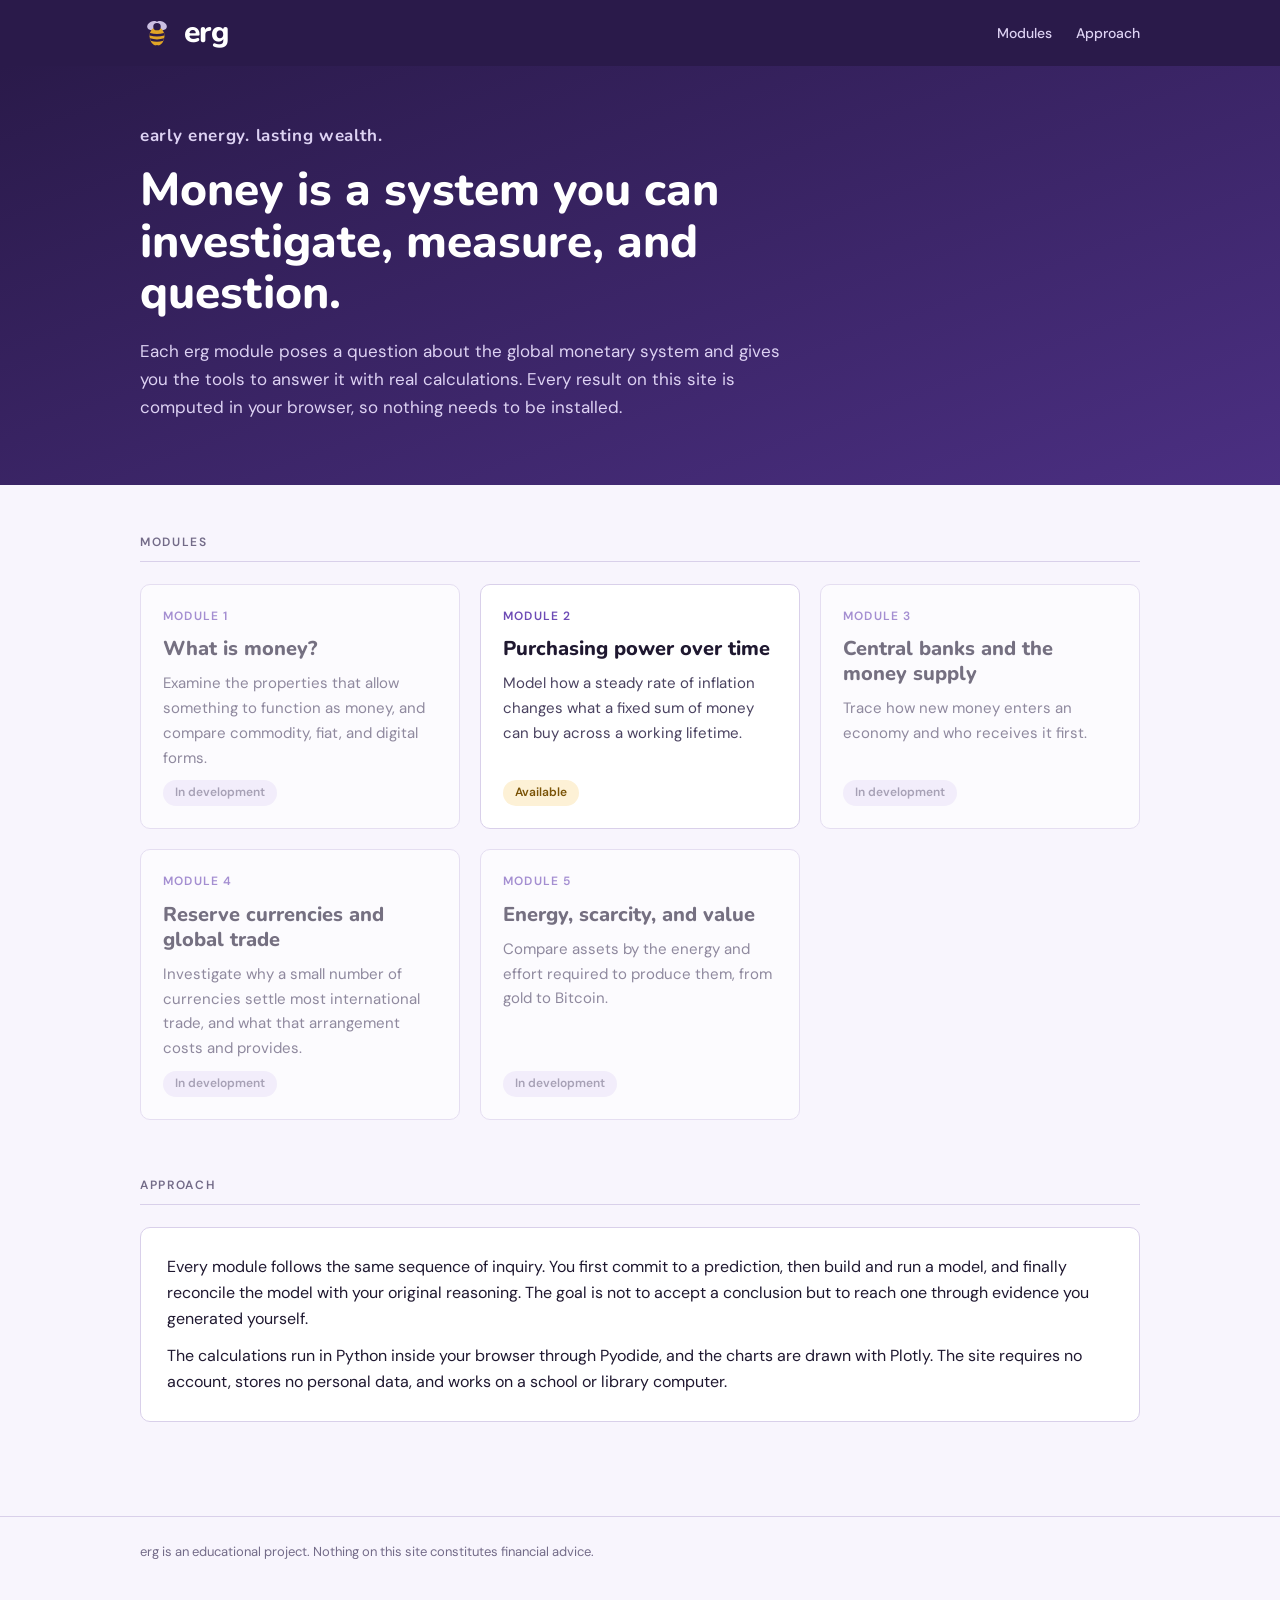
==== index.html @ 79bda7a8 "Add erg starter site with purchasing power module Static site for GitHub Pages: shared brand stylesh" ====
<!DOCTYPE html>
<html lang="en">
<head>
<meta charset="UTF-8">
<meta name="viewport" content="width=device-width, initial-scale=1.0">
<title>erg | early energy. lasting wealth.</title>
<meta name="description" content="Interactive investigations into how the global monetary system works, built for young adults.">
<link rel="icon" href="assets/bee.svg" type="image/svg+xml">
<link rel="preconnect" href="https://fonts.googleapis.com">
<link rel="preconnect" href="https://fonts.gstatic.com" crossorigin>
<link href="https://fonts.googleapis.com/css2?family=Nunito:wght@700;800&family=DM+Sans:wght@400;500;600;700&display=swap" rel="stylesheet">
<link rel="stylesheet" href="assets/erg.css">
</head>
<body>

<header class="site-header">
  <div class="wrap">
    <a class="brand" href="index.html">
      <img src="assets/bee.svg" alt="">
      <span class="wordmark">erg</span>
    </a>
    <nav class="site-nav">
      <a href="#modules">Modules</a>
      <a href="#approach">Approach</a>
    </nav>
  </div>
</header>

<section class="hero">
  <div class="wrap">
    <p class="descriptor">early energy. lasting wealth.</p>
    <h1>Money is a system you can investigate, measure, and question.</h1>
    <p>Each erg module poses a question about the global monetary system and gives you the tools to answer it with real calculations. Every result on this site is computed in your browser, so nothing needs to be installed.</p>
  </div>
</section>

<main>
  <div class="wrap">

    <h2 class="section-label" id="modules">Modules</h2>
    <div class="module-grid">

      <div class="module-card planned">
        <span class="module-num">Module 1</span>
        <h3>What is money?</h3>
        <p>Examine the properties that allow something to function as money, and compare commodity, fiat, and digital forms.</p>
        <span class="tag planned">In development</span>
      </div>

      <a class="module-card" href="lessons/purchasing-power.html">
        <span class="module-num">Module 2</span>
        <h3>Purchasing power over time</h3>
        <p>Model how a steady rate of inflation changes what a fixed sum of money can buy across a working lifetime.</p>
        <span class="tag live">Available</span>
      </a>

      <div class="module-card planned">
        <span class="module-num">Module 3</span>
        <h3>Central banks and the money supply</h3>
        <p>Trace how new money enters an economy and who receives it first.</p>
        <span class="tag planned">In development</span>
      </div>

      <div class="module-card planned">
        <span class="module-num">Module 4</span>
        <h3>Reserve currencies and global trade</h3>
        <p>Investigate why a small number of currencies settle most international trade, and what that arrangement costs and provides.</p>
        <span class="tag planned">In development</span>
      </div>

      <div class="module-card planned">
        <span class="module-num">Module 5</span>
        <h3>Energy, scarcity, and value</h3>
        <p>Compare assets by the energy and effort required to produce them, from gold to Bitcoin.</p>
        <span class="tag planned">In development</span>
      </div>

    </div>

    <h2 class="section-label" id="approach" style="margin-top:56px;">Approach</h2>
    <div class="step">
      <p>Every module follows the same sequence of inquiry. You first commit to a prediction, then build and run a model, and finally reconcile the model with your original reasoning. The goal is not to accept a conclusion but to reach one through evidence you generated yourself.</p>
      <p>The calculations run in Python inside your browser through Pyodide, and the charts are drawn with Plotly. The site requires no account, stores no personal data, and works on a school or library computer.</p>
    </div>

  </div>
</main>

<footer class="site-footer">
  <div class="wrap">erg is an educational project. Nothing on this site constitutes financial advice.</div>
</footer>

</body>
</html>
---- assets/erg.css ----
/* erg shared stylesheet
   Brand tokens live in :root. Change a color or font here and every page updates. */

:root {
  --violet-900: #2a1a4a;
  --violet-700: #4b2f82;
  --violet-500: #6d4bb5;
  --lavender-200: #ddd2f3;
  --lavender-100: #efe9fa;
  --lavender-50: #f8f5fd;
  --amber-500: #e0a526;
  --amber-600: #c48a12;
  --amber-100: #fdf1d6;
  --ink: #1f1830;
  --ink-soft: #4a4260;
  --muted: #736b88;
  --panel: #ffffff;
  --border: #d9d0ea;
  --page: var(--lavender-50);
  --radius: 10px;
  --wordmark: "Nunito", system-ui, sans-serif;
  --body: "DM Sans", system-ui, sans-serif;
}

* { box-sizing: border-box; margin: 0; padding: 0; }

body {
  font-family: var(--body);
  background: var(--page);
  color: var(--ink);
  line-height: 1.65;
  font-size: 16px;
}

a { color: var(--violet-700); }
a:hover { color: var(--violet-500); }

.wrap { max-width: 1040px; margin: 0 auto; padding: 0 20px; }

/* Header */
.site-header {
  background: var(--violet-900);
  color: #fff;
}
.site-header .wrap {
  display: flex;
  align-items: center;
  justify-content: space-between;
  padding-top: 16px;
  padding-bottom: 16px;
  gap: 16px;
}
.brand {
  display: inline-flex;
  align-items: center;
  gap: 10px;
  text-decoration: none;
  color: #fff;
}
.brand:hover { color: #fff; }
.brand img { width: 34px; height: 34px; }
.wordmark {
  font-family: var(--wordmark);
  font-weight: 800;
  font-size: 30px;
  letter-spacing: -0.02em;
  line-height: 1;
}
.site-nav a {
  color: var(--lavender-200);
  text-decoration: none;
  font-size: 14px;
  font-weight: 500;
  margin-left: 20px;
}
.site-nav a:hover { color: var(--amber-500); }

/* Hero */
.hero {
  background: linear-gradient(160deg, var(--violet-900) 0%, var(--violet-700) 100%);
  color: #fff;
  padding: 56px 0 64px;
}
.descriptor {
  font-family: var(--wordmark);
  font-weight: 700;
  color: var(--amber-500);
  letter-spacing: 0.04em;
  font-size: 15px;
  margin-bottom: 14px;
}
.hero h1 {
  font-family: var(--wordmark);
  font-weight: 800;
  font-size: clamp(30px, 5vw, 46px);
  line-height: 1.12;
  max-width: 760px;
  margin-bottom: 18px;
}
.hero p {
  color: var(--lavender-200);
  max-width: 640px;
  font-size: 17px;
}

/* Sections */
main { padding: 48px 0 72px; }
.section-label {
  font-size: 12px;
  font-weight: 600;
  letter-spacing: 0.14em;
  text-transform: uppercase;
  color: var(--muted);
  border-bottom: 1px solid var(--border);
  padding-bottom: 8px;
  margin-bottom: 22px;
}

/* Module cards */
.module-grid {
  display: grid;
  grid-template-columns: repeat(auto-fit, minmax(260px, 1fr));
  gap: 20px;
}
.module-card {
  background: var(--panel);
  border: 1.5px solid var(--border);
  border-radius: var(--radius);
  padding: 22px;
  display: flex;
  flex-direction: column;
  gap: 10px;
  text-decoration: none;
  color: var(--ink);
  transition: transform .15s, box-shadow .15s;
}
a.module-card:hover {
  transform: translateY(-3px);
  box-shadow: 0 10px 26px rgba(42, 26, 74, .12);
  color: var(--ink);
}
.module-card.planned { opacity: .6; }
.module-num {
  font-size: 12px;
  font-weight: 600;
  letter-spacing: .1em;
  text-transform: uppercase;
  color: var(--violet-500);
}
.module-card h3 {
  font-family: var(--wordmark);
  font-weight: 800;
  font-size: 20px;
  line-height: 1.25;
}
.module-card p { color: var(--ink-soft); font-size: 15px; flex: 1; }
.tag {
  align-self: flex-start;
  font-size: 12px;
  font-weight: 600;
  border-radius: 20px;
  padding: 3px 12px;
}
.tag.live { background: var(--amber-100); color: #7a5306; }
.tag.planned { background: var(--lavender-100); color: var(--muted); }

/* Lesson layout */
.lesson-head {
  background: var(--violet-900);
  color: #fff;
  padding: 40px 0 44px;
}
.lesson-head .module-num { color: var(--amber-500); }
.lesson-head h1 {
  font-family: var(--wordmark);
  font-weight: 800;
  font-size: clamp(28px, 4.5vw, 40px);
  line-height: 1.15;
  margin: 8px 0 12px;
}
.lesson-head p { color: var(--lavender-200); max-width: 680px; }

.step {
  background: var(--panel);
  border: 1.5px solid var(--border);
  border-radius: var(--radius);
  padding: 26px;
  margin-bottom: 22px;
}
.step h2 {
  font-family: var(--wordmark);
  font-weight: 800;
  font-size: 22px;
  margin-bottom: 10px;
}
.step h2 .n {
  display: inline-block;
  width: 30px; height: 30px;
  line-height: 30px;
  text-align: center;
  border-radius: 50%;
  background: var(--violet-700);
  color: #fff;
  font-size: 15px;
  margin-right: 10px;
  vertical-align: 2px;
}
.step p + p { margin-top: 10px; }

.controls {
  display: grid;
  grid-template-columns: repeat(auto-fit, minmax(220px, 1fr));
  gap: 18px;
  margin: 18px 0;
}
.controls label {
  display: block;
  font-size: 14px;
  font-weight: 600;
  color: var(--ink-soft);
  margin-bottom: 6px;
}
.controls output { color: var(--violet-700); font-weight: 700; }
input[type=range] { width: 100%; accent-color: var(--violet-700); }
input[type=number], textarea {
  width: 100%;
  font: inherit;
  padding: 9px 12px;
  border: 1.5px solid var(--border);
  border-radius: 8px;
  background: #fff;
  color: var(--ink);
}
textarea { min-height: 90px; resize: vertical; }

.btn {
  font: inherit;
  font-weight: 600;
  background: var(--violet-700);
  color: #fff;
  border: 0;
  border-radius: 8px;
  padding: 10px 20px;
  cursor: pointer;
}
.btn:hover { background: var(--violet-500); }
.btn:disabled { background: var(--muted); cursor: wait; }
.btn.secondary {
  background: transparent;
  color: var(--violet-700);
  border: 1.5px solid var(--violet-700);
}

.status {
  font-size: 13px;
  color: var(--muted);
  margin-top: 10px;
}
.status.ready { color: #2f7a4d; }
.status.error { color: #a3312a; }

.results {
  display: grid;
  grid-template-columns: repeat(auto-fit, minmax(180px, 1fr));
  gap: 14px;
  margin: 18px 0;
}
.stat {
  background: var(--lavender-50);
  border: 1px solid var(--border);
  border-radius: 8px;
  padding: 14px 16px;
}
.stat .label { font-size: 13px; color: var(--muted); }
.stat .value {
  font-family: var(--wordmark);
  font-weight: 800;
  font-size: 26px;
  color: var(--violet-900);
}

.chart { width: 100%; min-height: 360px; }

.callout {
  background: var(--amber-100);
  border-left: 4px solid var(--amber-500);
  border-radius: 6px;
  padding: 14px 18px;
  margin-top: 16px;
}

details {
  border: 1px solid var(--border);
  border-radius: 8px;
  padding: 12px 16px;
  margin-top: 12px;
  background: var(--lavender-50);
}
summary { cursor: pointer; font-weight: 600; }
details p { margin-top: 10px; }

.hidden { display: none; }

/* Footer */
.site-footer {
  border-top: 1px solid var(--border);
  padding: 24px 0 40px;
  font-size: 13px;
  color: var(--muted);
}

@media (max-width: 560px) {
  .site-nav a { margin-left: 12px; }
  .step { padding: 20px; }
}
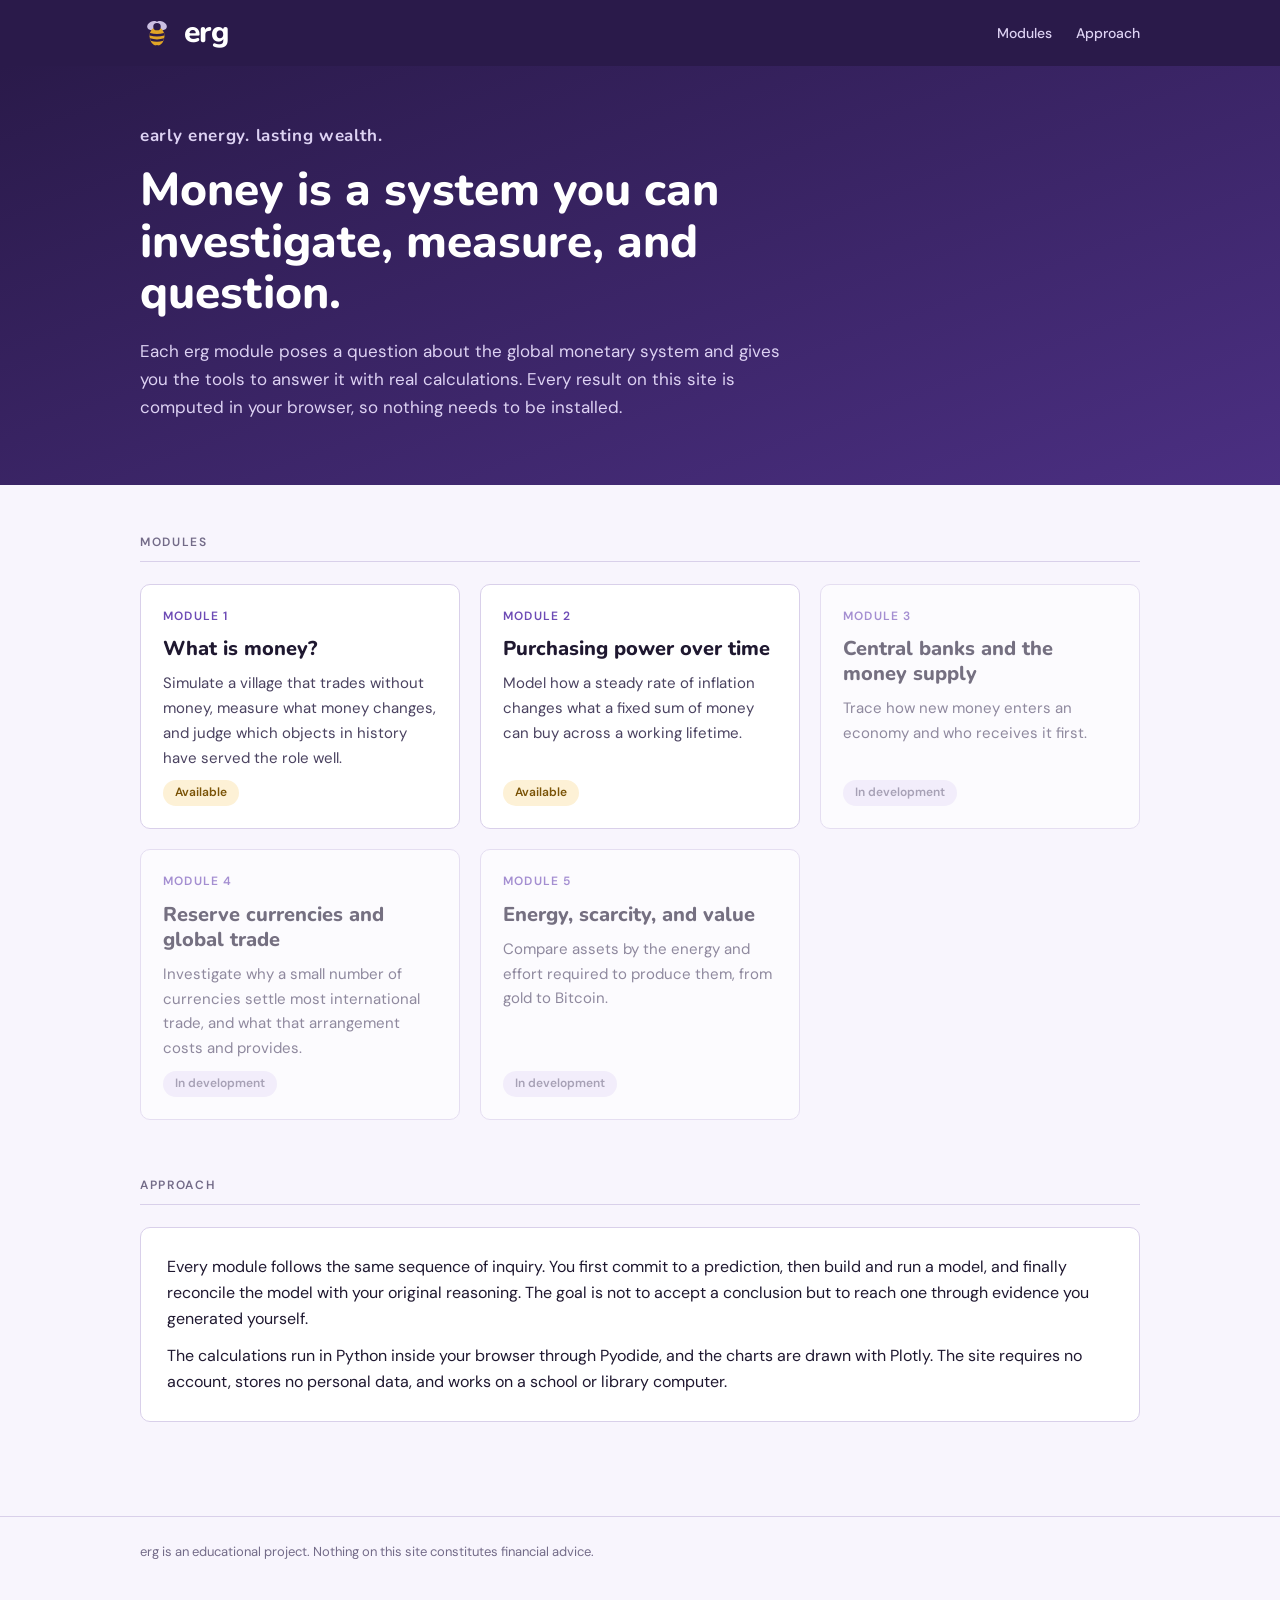
==== commit f9f3bd0f: "Add Module 1, What is money? Barter versus money simulation in Pyodide with exact-probability chart," ====
--- a/index.html
+++ b/index.html
@@ -40,12 +40,12 @@
     <h2 class="section-label" id="modules">Modules</h2>
     <div class="module-grid">
 
-      <div class="module-card planned">
+      <a class="module-card" href="lessons/what-is-money.html">
         <span class="module-num">Module 1</span>
         <h3>What is money?</h3>
-        <p>Examine the properties that allow something to function as money, and compare commodity, fiat, and digital forms.</p>
-        <span class="tag planned">In development</span>
-      </div>
+        <p>Simulate a village that trades without money, measure what money changes, and judge which objects in history have served the role well.</p>
+        <span class="tag live">Available</span>
+      </a>
 
       <a class="module-card" href="lessons/purchasing-power.html">
         <span class="module-num">Module 2</span>
--- a/assets/erg.css
+++ b/assets/erg.css
@@ -313,3 +313,32 @@
   .site-nav a { margin-left: 12px; }
   .step { padding: 20px; }
 }
+
+/* Select menus and score tables */
+select {
+  width: 100%;
+  font: inherit;
+  padding: 9px 12px;
+  border: 1.5px solid var(--border);
+  border-radius: 8px;
+  background: #fff;
+  color: var(--ink);
+}
+.score-table {
+  width: 100%;
+  border-collapse: collapse;
+  margin-top: 12px;
+  font-size: 15px;
+}
+.score-table th, .score-table td {
+  text-align: left;
+  padding: 8px 10px;
+  border-bottom: 1px solid var(--border);
+}
+.score-table th {
+  font-size: 12px;
+  letter-spacing: .08em;
+  text-transform: uppercase;
+  color: var(--muted);
+}
+.btn + .btn { margin-left: 8px; }
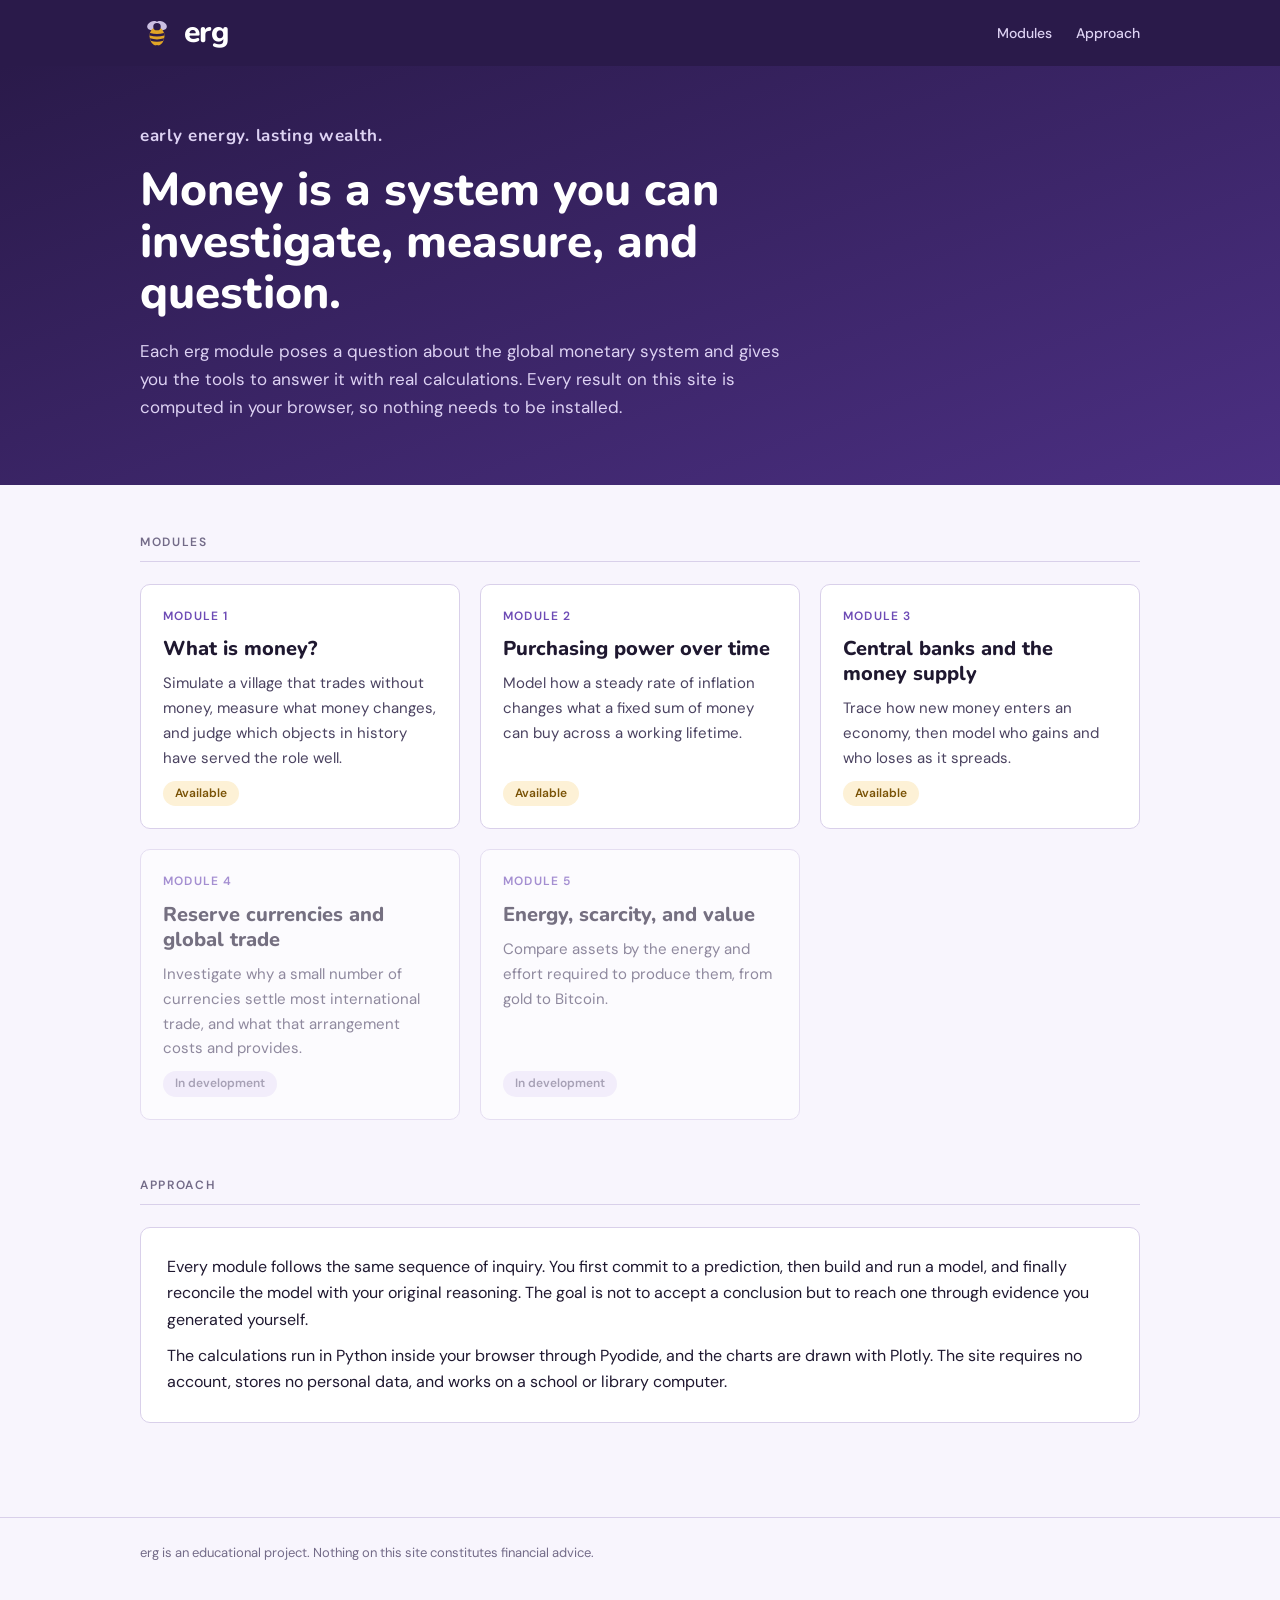
==== commit 8c426607: "Add Module 3, Central banks and the money supply Explains three channels through which new money ent" ====
--- a/index.html
+++ b/index.html
@@ -54,12 +54,12 @@
         <span class="tag live">Available</span>
       </a>
 
-      <div class="module-card planned">
+      <a class="module-card" href="lessons/central-banks.html">
         <span class="module-num">Module 3</span>
         <h3>Central banks and the money supply</h3>
-        <p>Trace how new money enters an economy and who receives it first.</p>
-        <span class="tag planned">In development</span>
-      </div>
+        <p>Trace how new money enters an economy, then model who gains and who loses as it spreads.</p>
+        <span class="tag live">Available</span>
+      </a>
 
       <div class="module-card planned">
         <span class="module-num">Module 4</span>
--- a/assets/erg.css
+++ b/assets/erg.css
@@ -342,3 +342,48 @@
   color: var(--muted);
 }
 .btn + .btn { margin-left: 8px; }
+
+/* Multiple-choice predictions */
+.choices { display: grid; gap: 10px; margin: 16px 0; }
+.choice {
+  display: flex;
+  gap: 12px;
+  align-items: flex-start;
+  border: 1.5px solid var(--border);
+  border-radius: 8px;
+  padding: 12px 14px;
+  background: #fff;
+  cursor: pointer;
+}
+.choice:hover { border-color: var(--violet-500); }
+.choice input { margin-top: 5px; accent-color: var(--violet-700); }
+.choice.locked { cursor: default; opacity: .75; }
+.choice.picked { border-color: var(--violet-700); background: var(--lavender-100); opacity: 1; }
+
+/* Explanatory cards within a step */
+.channels {
+  display: grid;
+  grid-template-columns: repeat(auto-fit, minmax(240px, 1fr));
+  gap: 14px;
+  margin-top: 16px;
+}
+.channel {
+  background: var(--lavender-50);
+  border: 1px solid var(--border);
+  border-top: 4px solid var(--amber-500);
+  border-radius: 8px;
+  padding: 16px;
+  font-size: 15px;
+}
+.channel h3 {
+  font-family: var(--wordmark);
+  font-weight: 800;
+  font-size: 17px;
+  margin-bottom: 6px;
+}
+.channel .first {
+  margin-top: 8px;
+  font-size: 13px;
+  font-weight: 600;
+  color: var(--violet-700);
+}
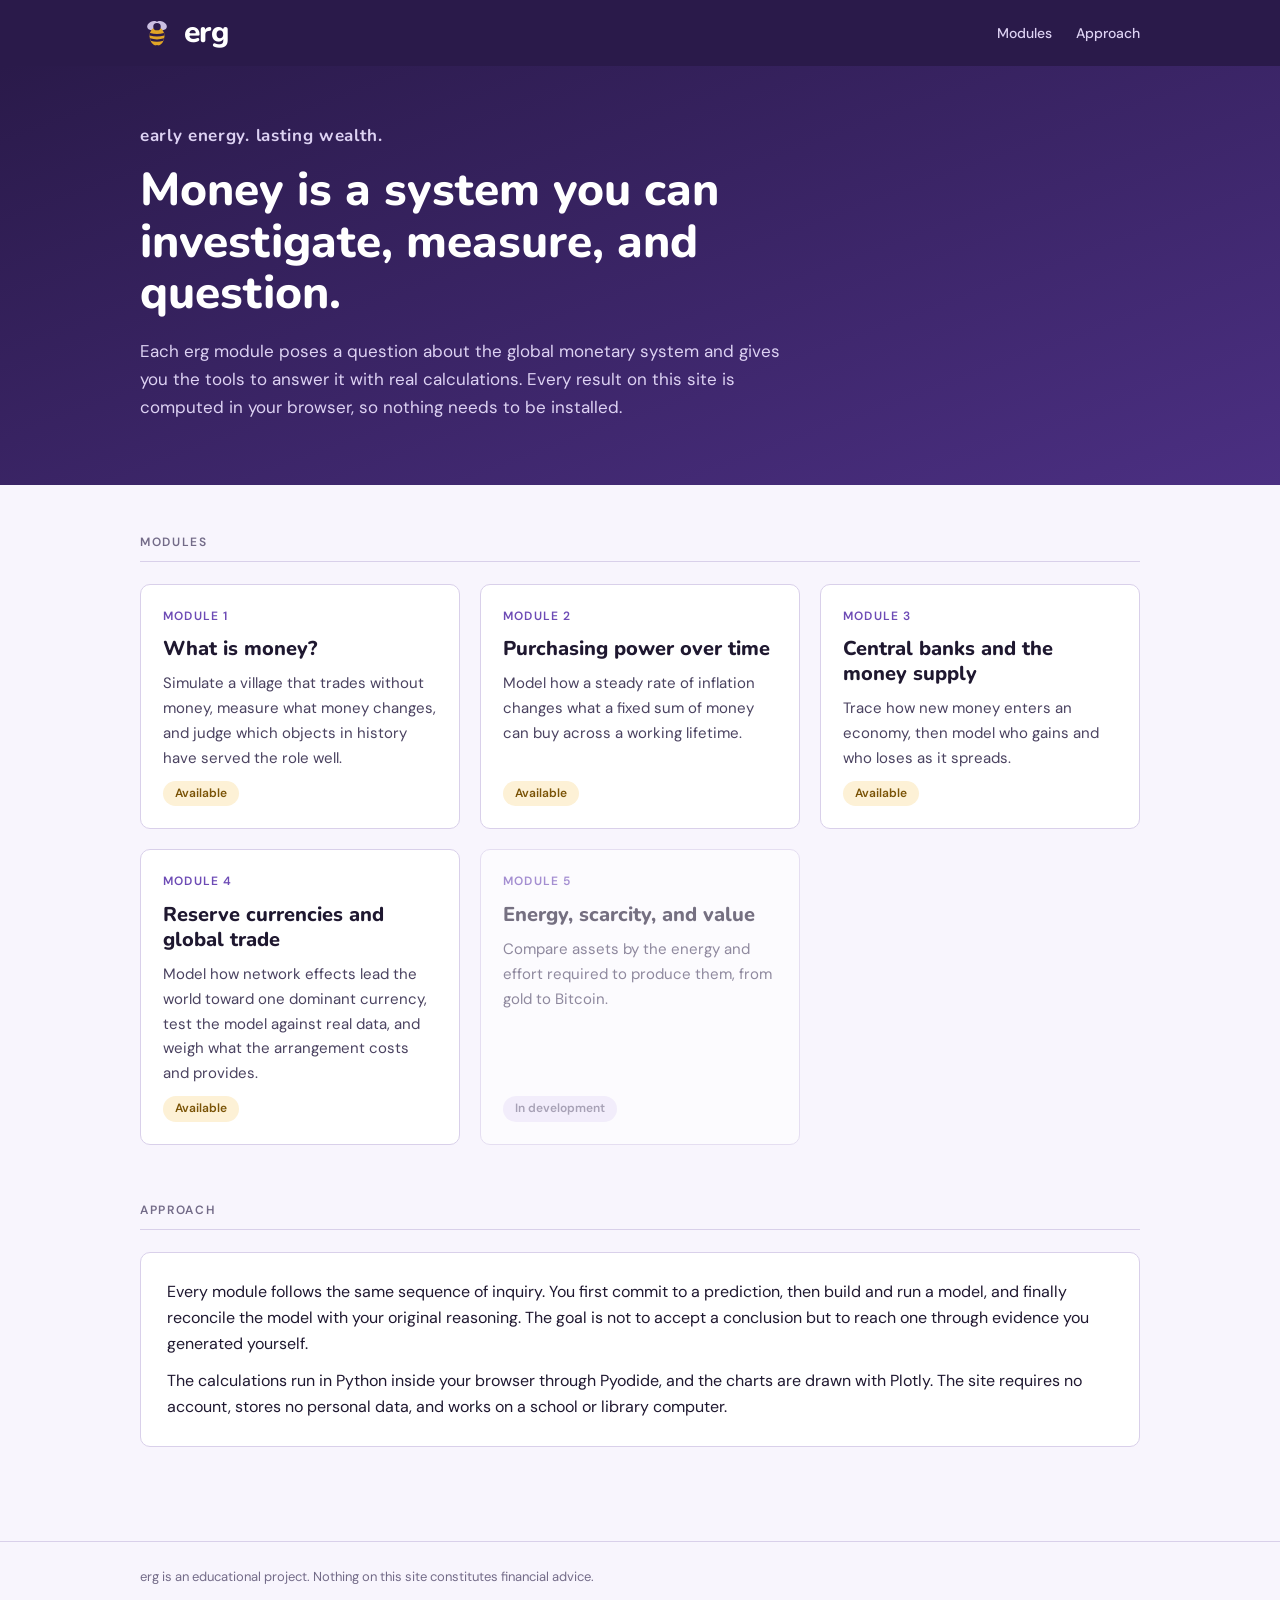
==== commit 7725df27: "Add Module 4, Reserve currencies and global trade Network-effect model of currency competition in Py" ====
--- a/index.html
+++ b/index.html
@@ -61,12 +61,12 @@
         <span class="tag live">Available</span>
       </a>
 
-      <div class="module-card planned">
+      <a class="module-card" href="lessons/reserve-currencies.html">
         <span class="module-num">Module 4</span>
         <h3>Reserve currencies and global trade</h3>
-        <p>Investigate why a small number of currencies settle most international trade, and what that arrangement costs and provides.</p>
-        <span class="tag planned">In development</span>
-      </div>
+        <p>Model how network effects lead the world toward one dominant currency, test the model against real data, and weigh what the arrangement costs and provides.</p>
+        <span class="tag live">Available</span>
+      </a>
 
       <div class="module-card planned">
         <span class="module-num">Module 5</span>
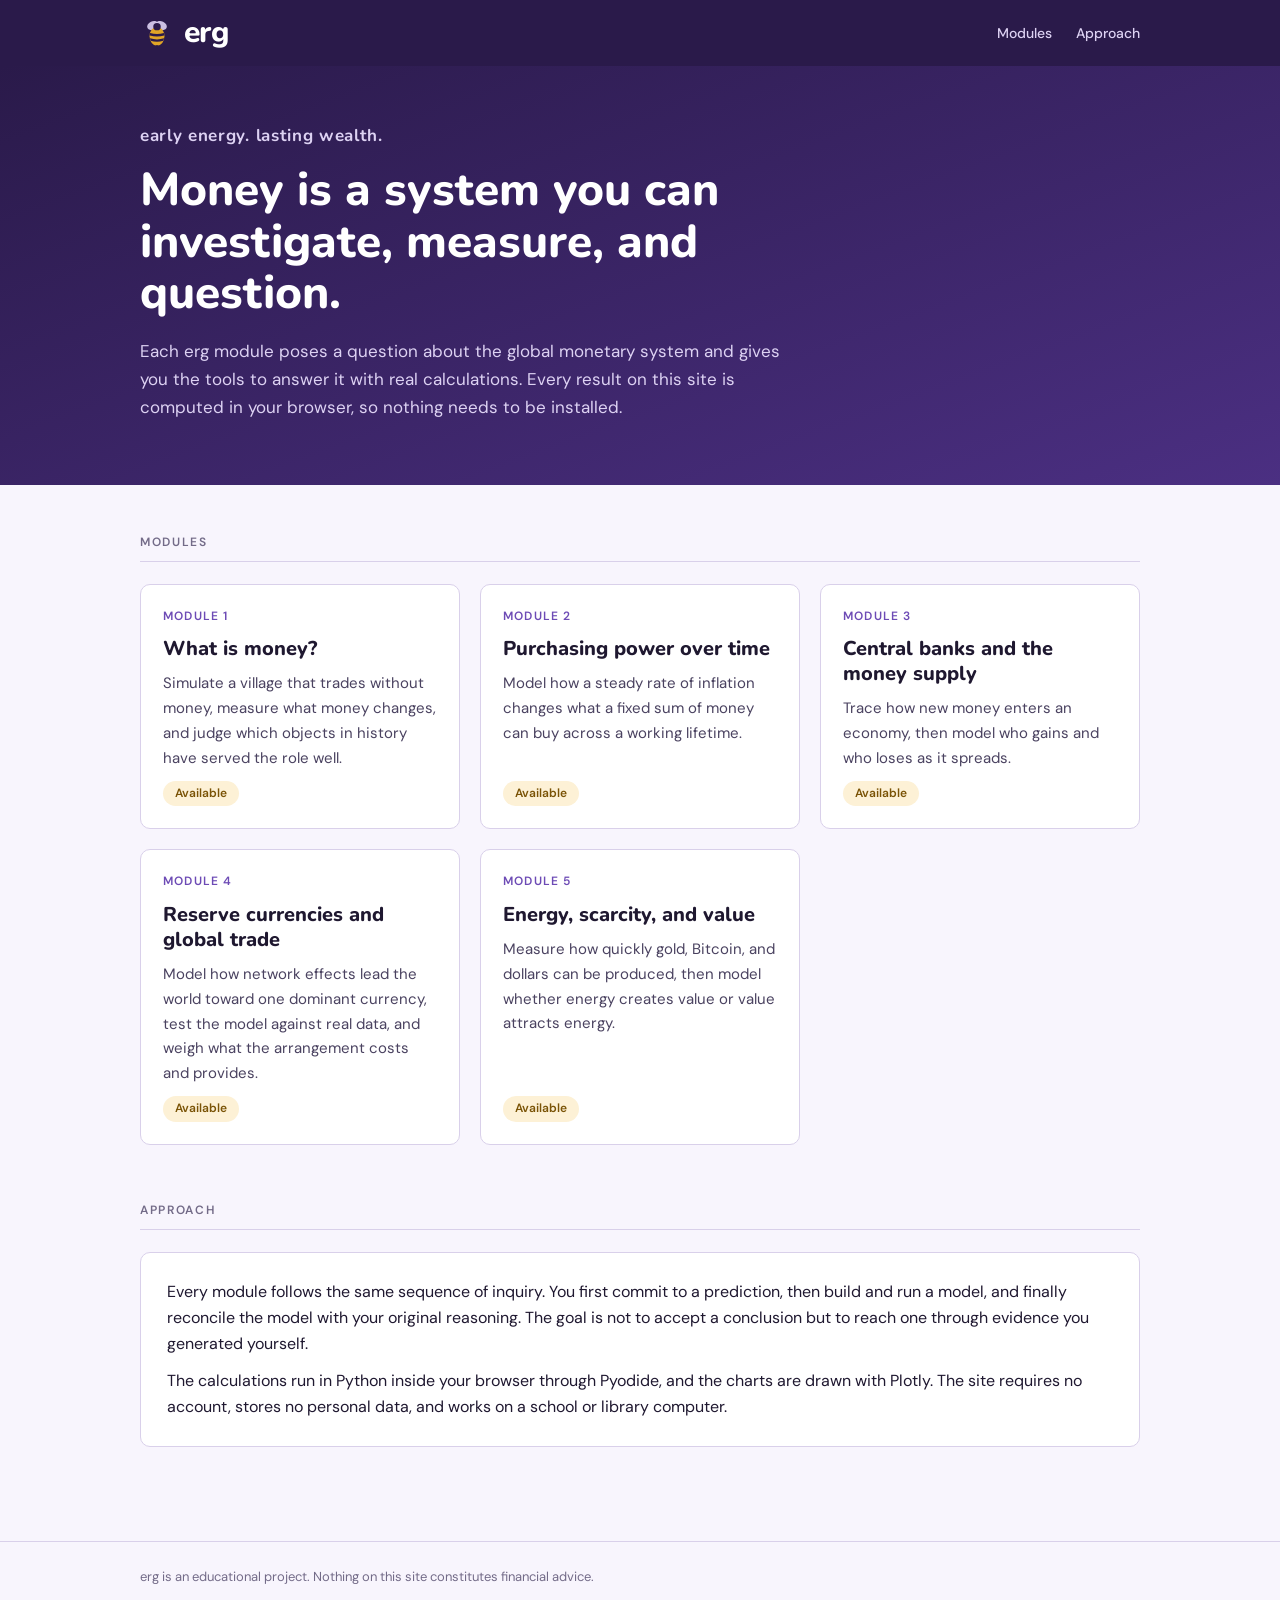
==== commit eb1de556: "Add Module 5, Energy, scarcity, and value Stock-to-flow comparison of gold (World Gold Council), Bit" ====
--- a/index.html
+++ b/index.html
@@ -68,12 +68,12 @@
         <span class="tag live">Available</span>
       </a>
 
-      <div class="module-card planned">
+      <a class="module-card" href="lessons/energy-and-value.html">
         <span class="module-num">Module 5</span>
         <h3>Energy, scarcity, and value</h3>
-        <p>Compare assets by the energy and effort required to produce them, from gold to Bitcoin.</p>
-        <span class="tag planned">In development</span>
-      </div>
+        <p>Measure how quickly gold, Bitcoin, and dollars can be produced, then model whether energy creates value or value attracts energy.</p>
+        <span class="tag live">Available</span>
+      </a>
 
     </div>
 
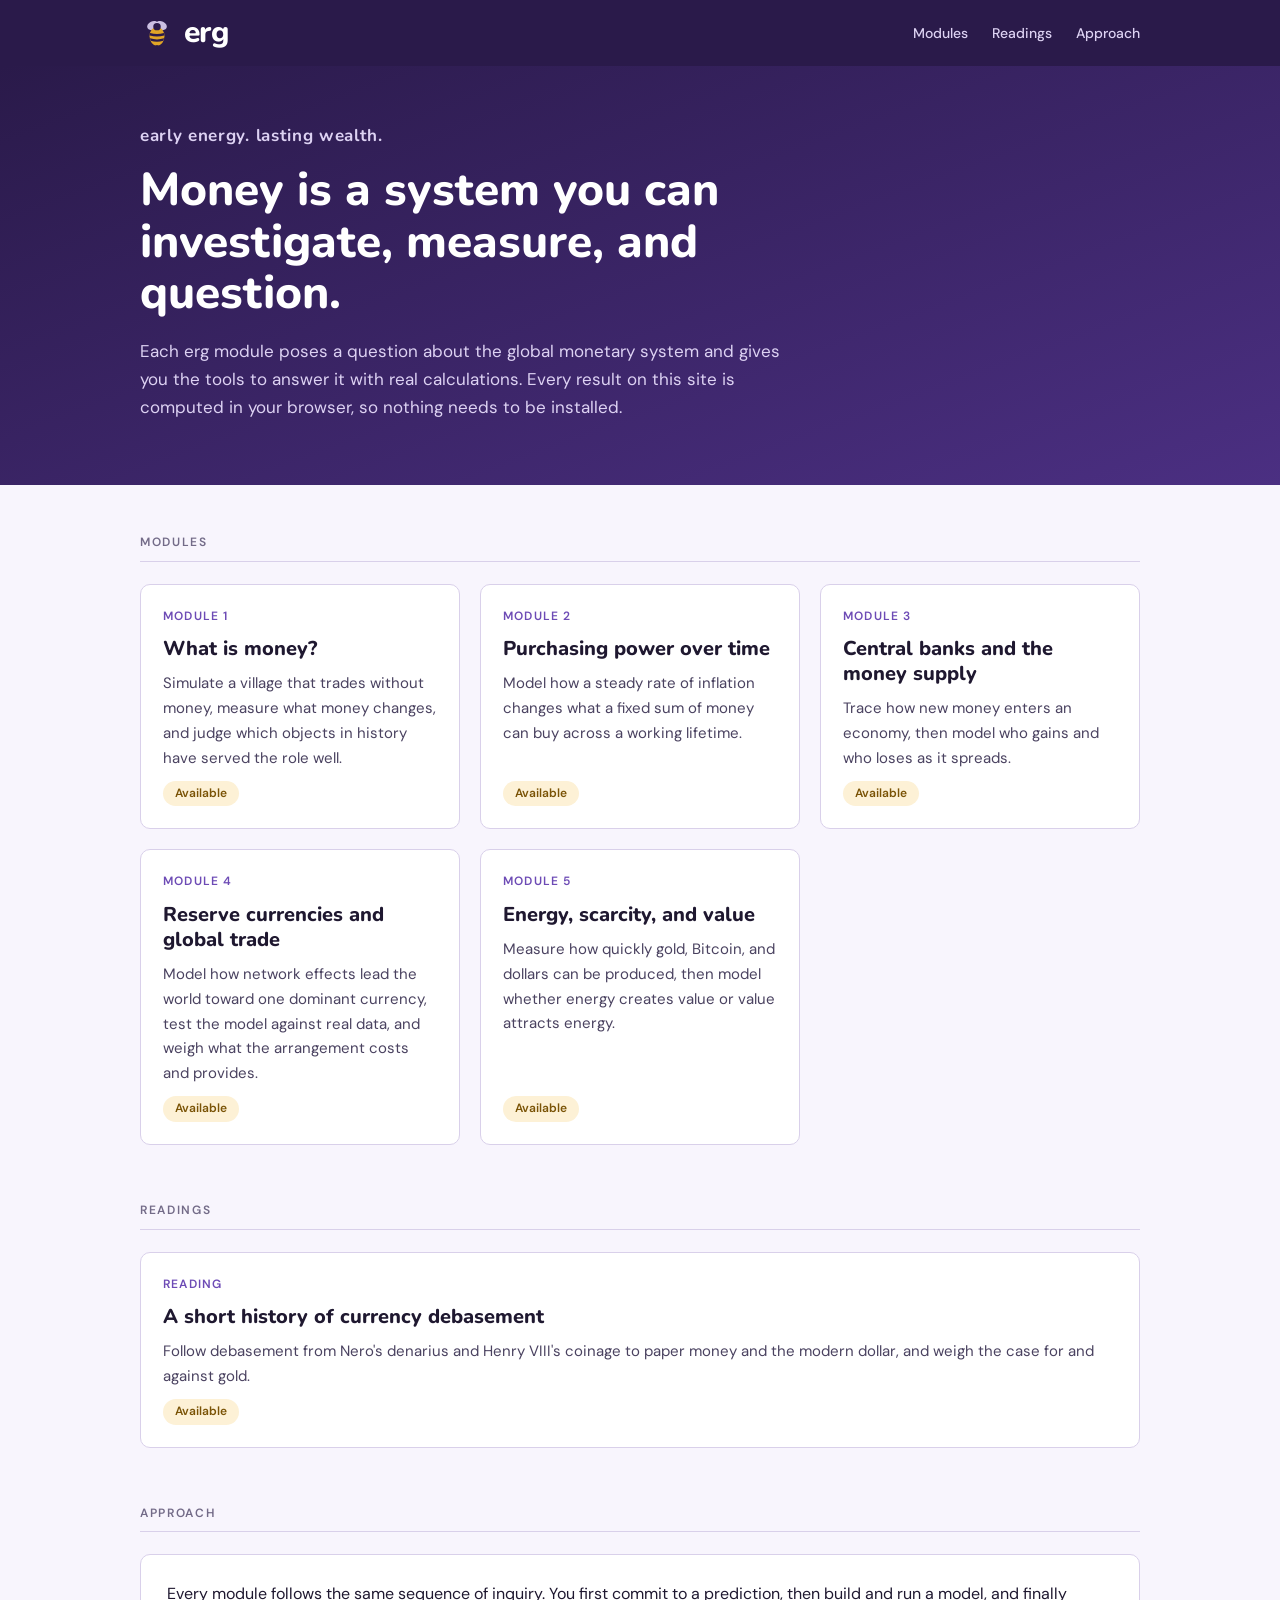
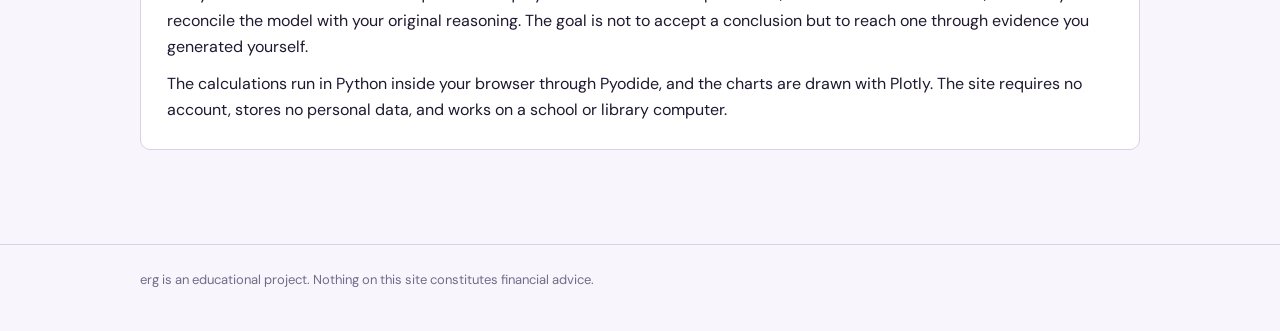
==== commit 17483d05: "Add reading, A short history of currency debasement Covers Rome, the Tudor Great Debasement, John La" ====
--- a/index.html
+++ b/index.html
@@ -21,6 +21,7 @@
     </a>
     <nav class="site-nav">
       <a href="#modules">Modules</a>
+      <a href="#readings">Readings</a>
       <a href="#approach">Approach</a>
     </nav>
   </div>
@@ -77,6 +78,16 @@
 
     </div>
 
+    <h2 class="section-label" id="readings" style="margin-top:56px;">Readings</h2>
+    <div class="module-grid">
+      <a class="module-card" href="lessons/debasement-history.html">
+        <span class="module-num">Reading</span>
+        <h3>A short history of currency debasement</h3>
+        <p>Follow debasement from Nero's denarius and Henry VIII's coinage to paper money and the modern dollar, and weigh the case for and against gold.</p>
+        <span class="tag live">Available</span>
+      </a>
+    </div>
+
     <h2 class="section-label" id="approach" style="margin-top:56px;">Approach</h2>
     <div class="step">
       <p>Every module follows the same sequence of inquiry. You first commit to a prediction, then build and run a model, and finally reconcile the model with your original reasoning. The goal is not to accept a conclusion but to reach one through evidence you generated yourself.</p>
